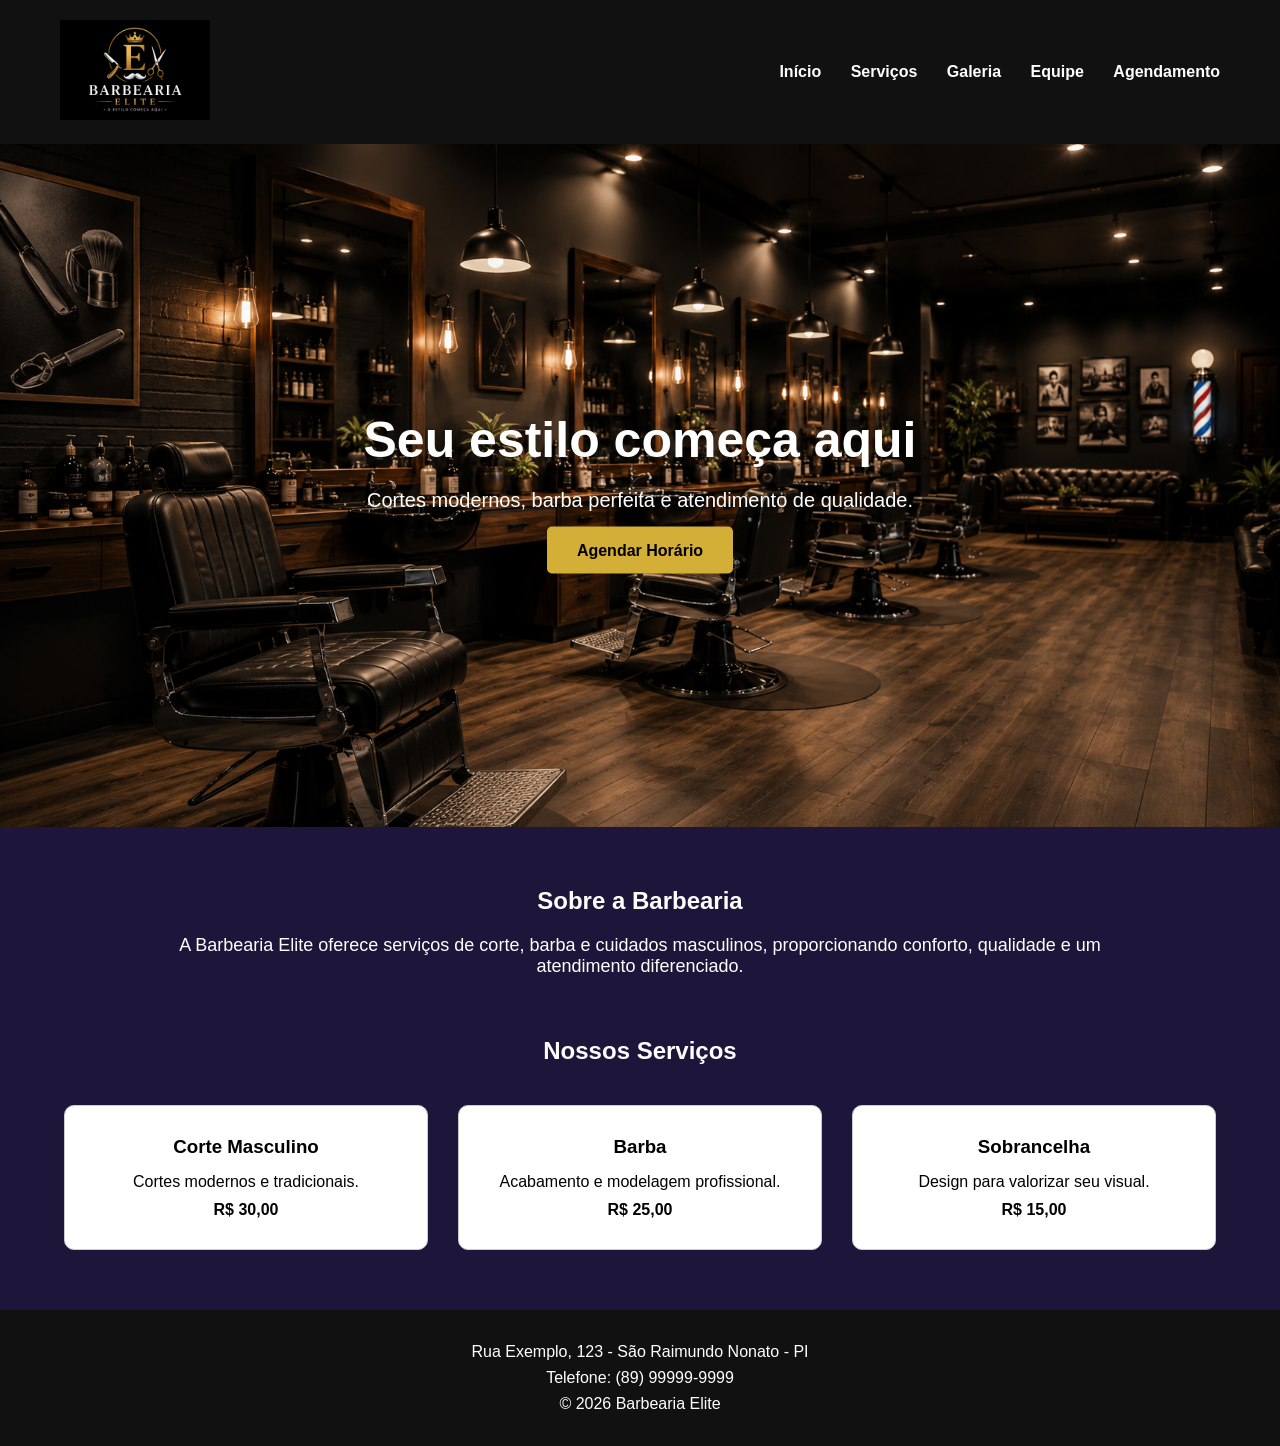
==== index.html @ c23e61e0 "Deixando o site responsivo" ====
<!DOCTYPE html>
<html lang="pt-BR">
<head>
    <meta charset="UTF-8">
    <meta name="viewport" content="width=device-width, initial-scale=1.0">
    <title>Barbearia Elite</title>
    <link rel="stylesheet" href="css/index.css">
</head>
<body>
    <header>
        <div class="logo">
    <img src="img/logo.jpg" alt="Logo Barbearia Elite">
</div>
        <nav>
            <a href="index.html">Início</a>
            <a href="servicos.html">Serviços</a>
            <a href="galeria.html">Galeria</a>
            <a href="equipe.html">Equipe</a>
            <a href="agendamento.html">Agendamento</a>
        </nav>
    </header>
    <main>
        <section class="banner">
            <div class="imagem-banner">
                <img src="img/banner.png" alt="Banner da Barbearia">
            </div>
            <div class="texto-banner">
                <h2>Seu estilo começa aqui</h2>
                <p>
                    Cortes modernos, barba perfeita e atendimento de qualidade.
                </p>
                <a href="agendamento.html" class="botao">
                    Agendar Horário
                </a>
            </div>
        </section>
        <section class="sobre">
            <h2>Sobre a Barbearia</h2>
            <p>
                A Barbearia Elite oferece serviços de corte, barba e cuidados masculinos,
                proporcionando conforto, qualidade e um atendimento diferenciado.
            </p>
        </section>
        <section class="servicos">
            <h2>Nossos Serviços</h2>
            <div class="cards">
                <div class="card">
                    <h3>Corte Masculino</h3>
                    <p>Cortes modernos e tradicionais.</p>
                    <strong>R$ 30,00</strong>
                </div>
                <div class="card">
                    <h3>Barba</h3>
                    <p>Acabamento e modelagem profissional.</p>
                    <strong>R$ 25,00</strong>
                </div>
                <div class="card">
                    <h3>Sobrancelha</h3>
                    <p>Design para valorizar seu visual.</p>
                    <strong>R$ 15,00</strong>
                </div>
            </div>
        </section>
    </main>
    <footer>
        <p>Rua Exemplo, 123 - São Raimundo Nonato - PI</p>
        <p>Telefone: (89) 99999-9999</p>
        <p>&copy; 2026 Barbearia Elite</p>
    </footer>
</body>
</html>
---- css/index.css ----
*{
    margin:0;
    padding:0;
    box-sizing:border-box;
}
body{
    font-family:Arial, Helvetica, sans-serif;
    background:#1d163a;
}
header{
    background:#111;
    color:white;
    display:flex;
    justify-content:space-between;
    align-items:center;
    padding:20px 60px;
}
.logo img{
    width:150px;
}
header h1{
    color:#d4af37;
}
nav a{
    color:white;
    text-decoration:none;
    margin-left:25px;
    font-weight:bold;
}
nav a:hover{
    color:#d4af37;
}
.banner{
    position:relative;
}
.imagem-banner img{
    width:100%;
    display:block;
}
.texto-banner{
    position:absolute;
    top:50%;
    left:50%;
    transform:translate(-50%,-50%);
    text-align:center;
    color:white;
    width:600px;
}
.texto-banner h2{
    font-size:50px;
    margin-bottom:20px;
}
.texto-banner p{
    font-size:20px;
    margin-bottom:30px;
}
.botao{
    background:#d4af37;
    color:black;
    text-decoration:none;
    padding:15px 30px;
    border-radius:5px;
    font-weight:bold;
}
.botao:hover{
    background:white;
}
.sobre{
    width:80%;
    margin:auto;
    padding:60px 0;
    text-align:center;
}
.sobre h2{
    margin-bottom:20px;
    color: white;
}
.sobre p{
    font-size:18px;
    color: white;
}
.servicos{
    width:90%;
    margin:auto;
    padding-bottom:60px;
}
.servicos h2{
    text-align:center;
    margin-bottom:40px;
    color: white;
}
.cards{
    display:grid;
    grid-template-columns:repeat(3,1fr);
    gap:30px;
}
.card{
    background:white;
    padding:30px;
    text-align:center;
    border-radius:10px;
    border:1px solid #ccc;
}
.card h3{
    margin-bottom:15px;
}
.card p{
    margin-bottom:10px;
}
footer{
    background:#111;
    color:white;
    text-align:center;
    padding:25px;
}
footer p{
    margin:8px;
}
@media(max-width: 768px){
    header{
        flex-direction: column;
        text-align: center;
    }
    nav a{
        display: block;
        margin: 10px;
    }
    .cards,
    .galeria,
    .equipe{
        grid-template-columns: 1fr;
    }
    .area-formulario{
        width: 90%;
    }
    .texto-banner{
        width: 90%;
    }
    .texto-banner h2{
        font-size: 30px;
    }
}
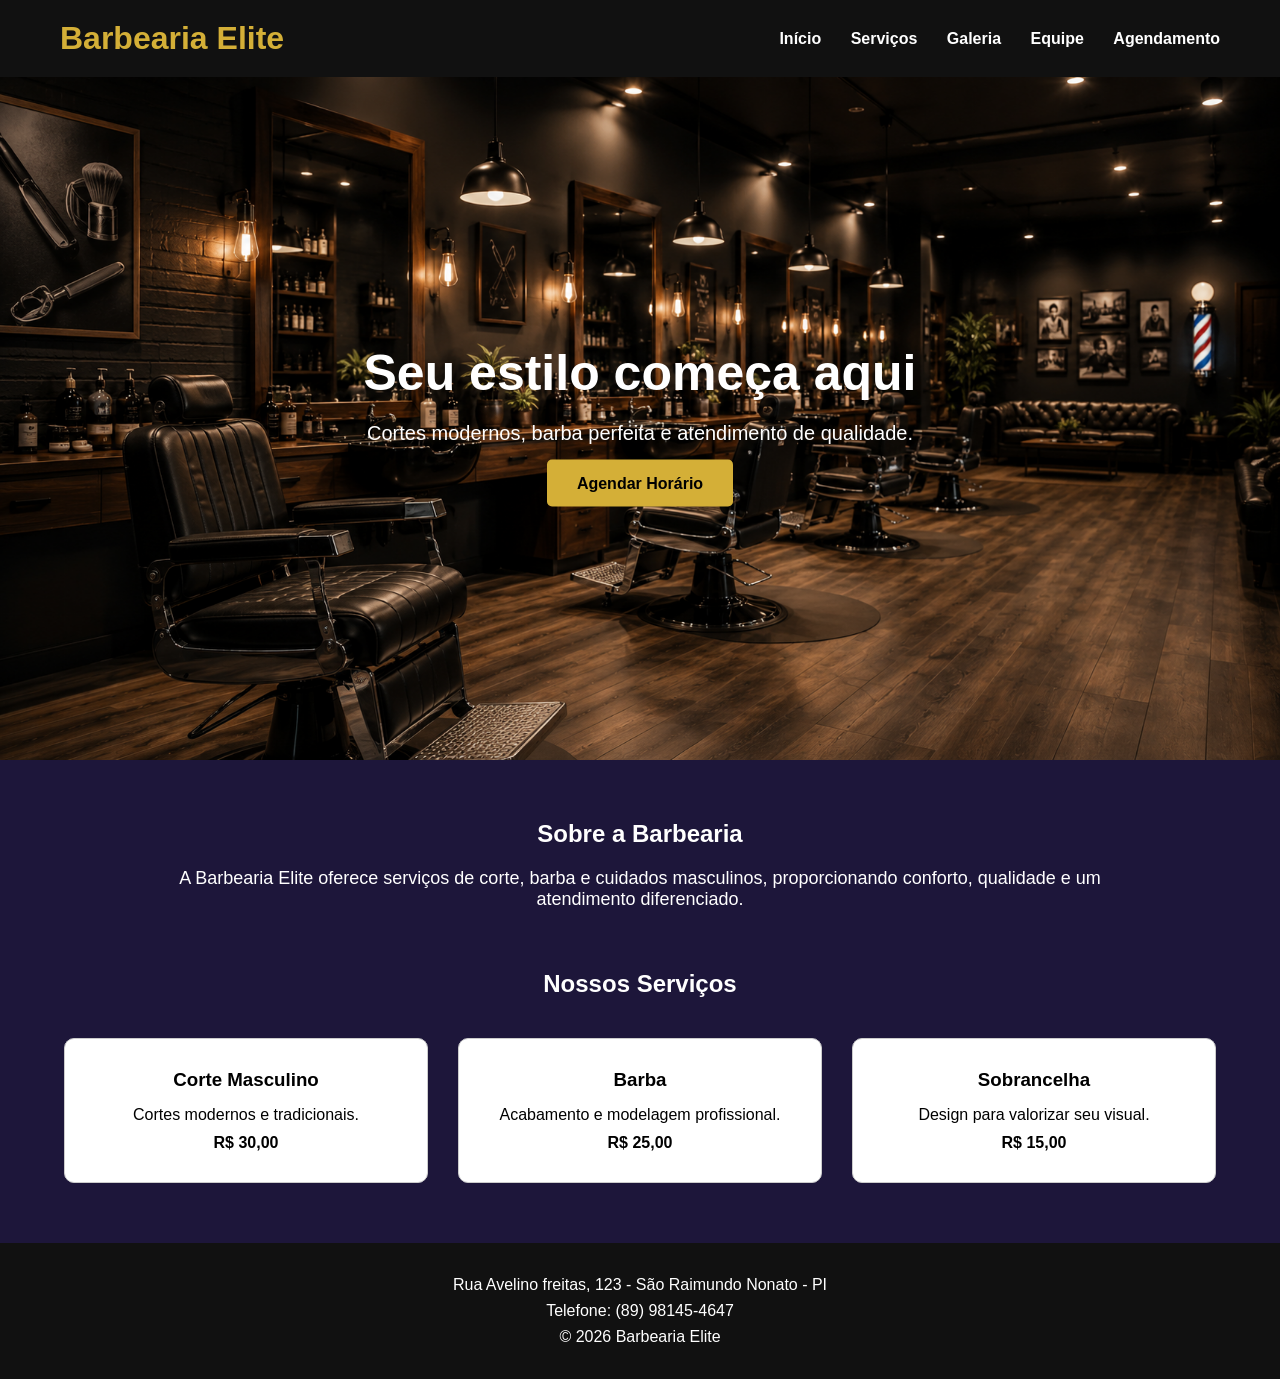
==== commit 9e5f1245: "Mudanças na logo do site" ====
--- a/index.html
+++ b/index.html
@@ -8,9 +8,7 @@
 </head>
 <body>
     <header>
-        <div class="logo">
-    <img src="img/logo.jpg" alt="Logo Barbearia Elite">
-</div>
+        <h1>Barbearia Elite</h1>
         <nav>
             <a href="index.html">Início</a>
             <a href="servicos.html">Serviços</a>
@@ -63,8 +61,8 @@
         </section>
     </main>
     <footer>
-        <p>Rua Exemplo, 123 - São Raimundo Nonato - PI</p>
-        <p>Telefone: (89) 99999-9999</p>
+        <p>Rua Avelino freitas, 123 - São Raimundo Nonato - PI</p>
+        <p>Telefone: (89) 98145-4647</p>
         <p>&copy; 2026 Barbearia Elite</p>
     </footer>
 </body>
--- a/css/index.css
+++ b/css/index.css
@@ -14,9 +14,6 @@
     justify-content:space-between;
     align-items:center;
     padding:20px 60px;
-}
-.logo img{
-    width:150px;
 }
 header h1{
     color:#d4af37;
